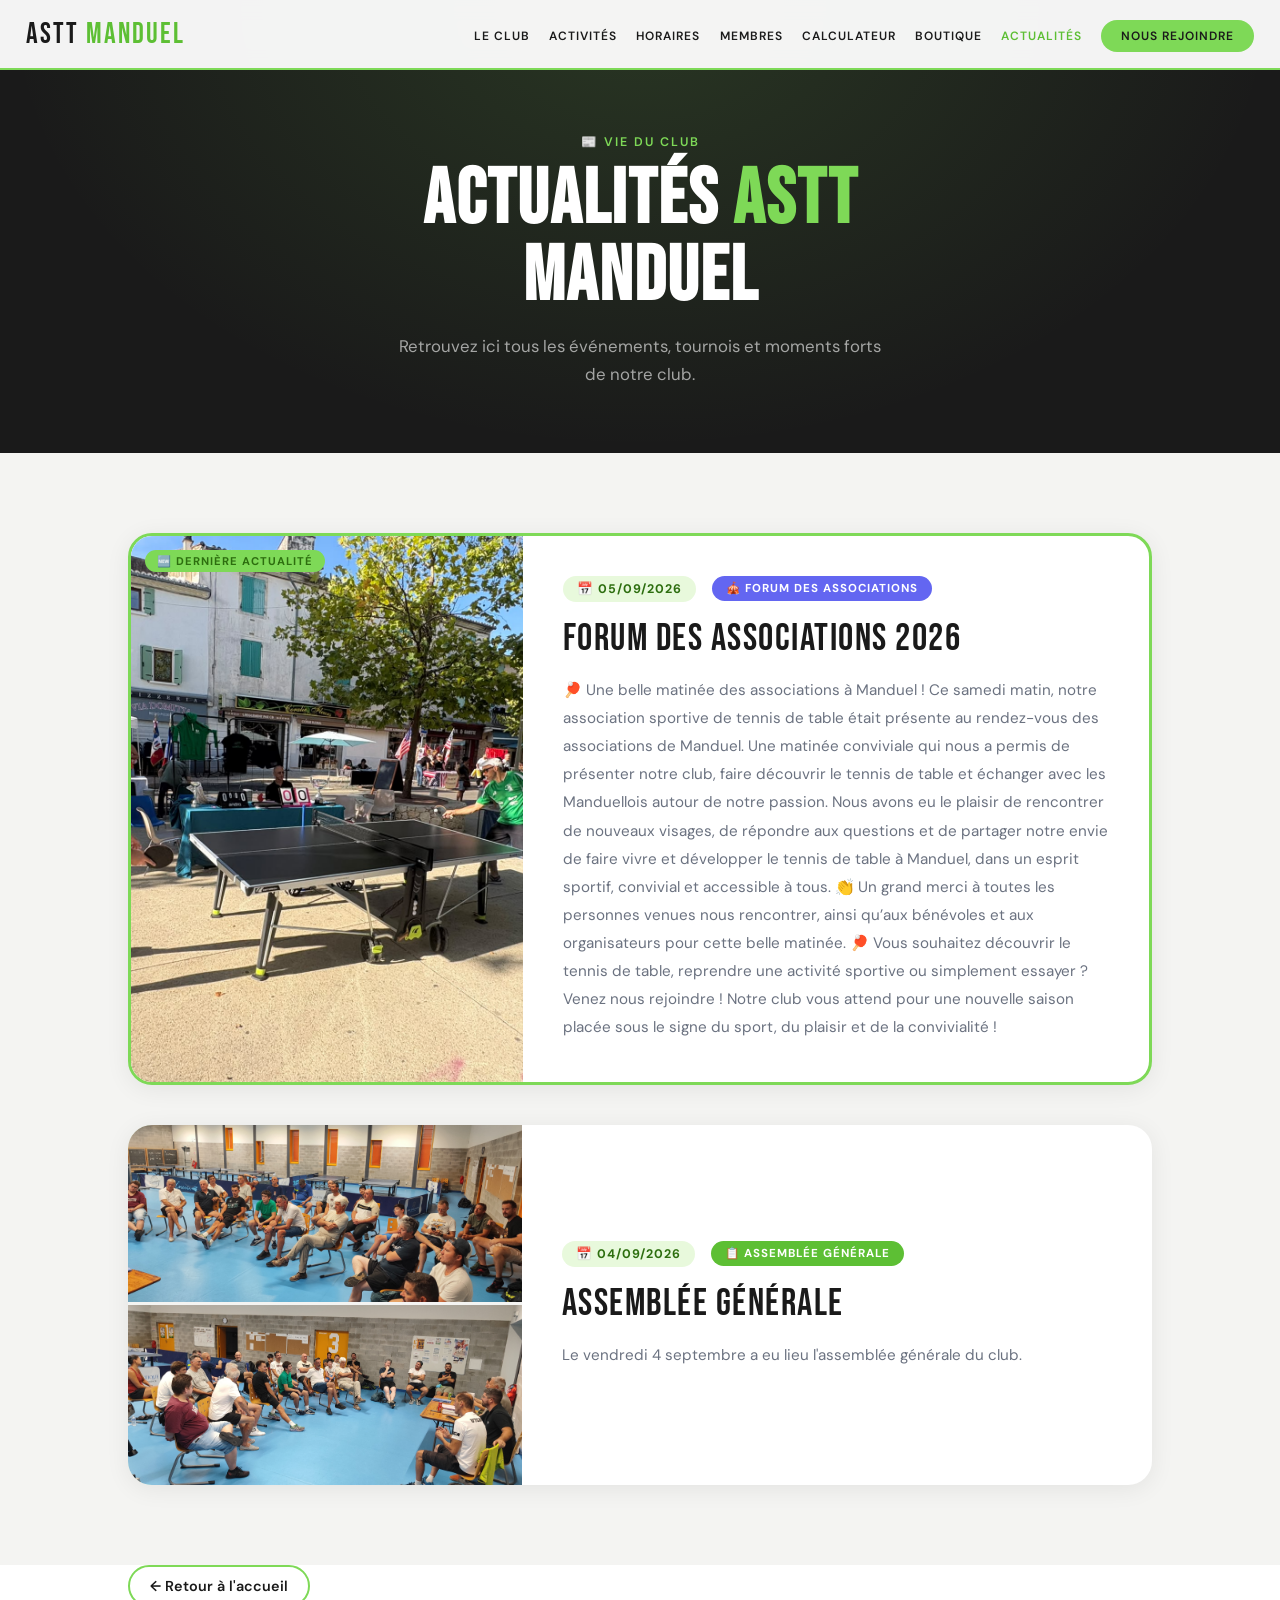
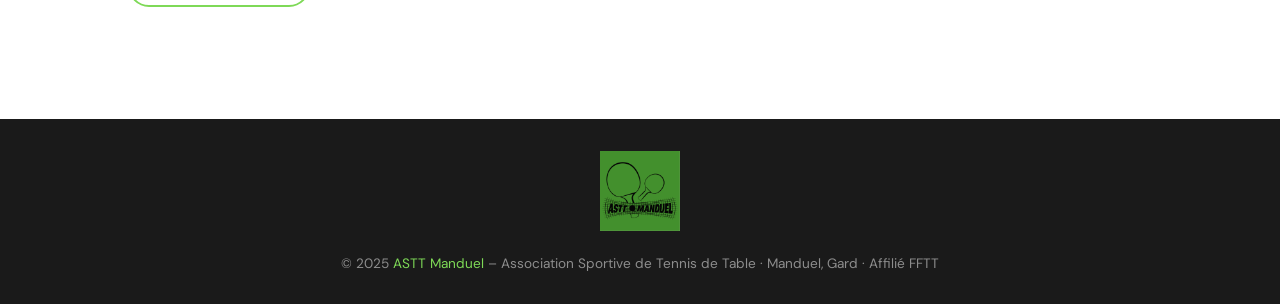
==== activites.html @ ef391e9f "activités et autre" ====
<!DOCTYPE html>
<html lang="fr">
<head>
  <meta charset="UTF-8" />
  <meta name="viewport" content="width=device-width, initial-scale=1.0" />
  <title>Activités – ASTT Manduel</title>
  <link href="https://fonts.googleapis.com/css2?family=Bebas+Neue&family=DM+Sans:ital,wght@0,300;0,400;0,600;1,300&display=swap" rel="stylesheet" />
  <link rel="stylesheet" href="css/style.css" />
  <style>

    /* ── HERO ── */
    .actu-hero {
      padding-top: 70px;
      background: var(--text);
      text-align: center;
      padding-bottom: 4rem;
      position: relative;
      overflow: hidden;
    }

    .actu-hero::before {
      content: '';
      position: absolute;
      inset: 0;
      background: radial-gradient(ellipse at 50% 0%, rgba(126,217,87,.15) 0%, transparent 70%);
    }

    .actu-hero-inner {
      position: relative;
      z-index: 1;
      padding-top: 4rem;
    }

    .actu-hero .section-tag { color: var(--green-light); justify-content: center; display: flex; }

    .actu-hero h1 {
      font-family: 'Bebas Neue', sans-serif;
      font-size: clamp(3rem, 6vw, 5.5rem);
      letter-spacing: 2px;
      line-height: 1;
      margin-bottom: 1rem;
      color: white;
      animation: fadeUp .6s ease both;
    }
    .actu-hero h1 span { color: var(--green-light); }

    .actu-hero p {
      color: rgba(255,255,255,.6);
      font-size: 1.05rem;
      max-width: 500px;
      margin: 0 auto;
      line-height: 1.7;
      animation: fadeUp .6s .1s ease both;
    }

    /* ── CONTAINER ── */
    .actu-container {
      padding: 5rem 10%;
      background: var(--gray);
      display: flex;
      flex-direction: column;
      gap: 2.5rem;
    }

    /* ── FICHE ACTIVITÉ ── */
    .actu-card {
      background: var(--white);
      border-radius: 24px;
      overflow: hidden;
      box-shadow: 0 4px 24px rgba(0,0,0,.07);
      display: grid;
      grid-template-columns: 1fr 1.6fr;
      transition: transform .25s, box-shadow .25s;
    }
    .actu-card:hover {
      transform: translateY(-4px);
      box-shadow: 0 12px 40px rgba(0,0,0,.11);
    }

    /* Photos à gauche */
    .actu-photos {
      display: grid;
      grid-template-rows: 1fr 1fr;
      min-height: 320px;
      background: var(--green-pale);
    }

    .actu-photos.single {
      grid-template-rows: 1fr;
    }

    .actu-photo {
      overflow: hidden;
      position: relative;
    }

    .actu-photo img {
      width: 100%;
      height: 100%;
      object-fit: cover;
      display: block;
      transition: transform .4s ease;
    }
    .actu-card:hover .actu-photo img { transform: scale(1.03); }

    .actu-photo-placeholder {
      width: 100%;
      height: 100%;
      display: flex;
      align-items: center;
      justify-content: center;
      font-size: 4rem;
      opacity: .2;
      background: var(--green-pale);
    }

    /* Séparateur entre 2 photos */
    .actu-photos:not(.single) .actu-photo:first-child {
      border-bottom: 3px solid var(--gray);
    }

    /* Infos à droite */
    .actu-info {
      padding: 2.5rem;
      display: flex;
      flex-direction: column;
      justify-content: center;
    }

    .actu-meta {
      display: flex;
      align-items: center;
      gap: 1rem;
      margin-bottom: 1rem;
      flex-wrap: wrap;
    }

    .actu-date {
      display: inline-flex;
      align-items: center;
      gap: .4rem;
      background: var(--green-pale);
      color: var(--green-dark);
      font-size: .78rem;
      font-weight: 700;
      letter-spacing: 1px;
      text-transform: uppercase;
      padding: 5px 14px;
      border-radius: 50px;
    }

    .actu-badge {
      display: inline-flex;
      align-items: center;
      background: var(--text);
      color: white;
      font-size: .72rem;
      font-weight: 700;
      letter-spacing: 1px;
      text-transform: uppercase;
      padding: 5px 14px;
      border-radius: 50px;
    }

    .actu-badge.tournoi { background: #f59e0b; color: white; }
    .actu-badge.assemblee { background: var(--green-mid); color: white; }
    .actu-badge.forum { background: #6366f1; color: white; }
    .actu-badge.autre { background: var(--muted); color: white; }

    .actu-nom {
      font-family: 'Bebas Neue', sans-serif;
      font-size: clamp(1.8rem, 3vw, 2.5rem);
      letter-spacing: 1.5px;
      line-height: 1.1;
      color: var(--text);
      margin-bottom: 1rem;
    }

    .actu-texte {
      color: var(--muted);
      font-size: .95rem;
      line-height: 1.85;
    }

    /* Badge "La plus récente" */
    .actu-card.recente {
      border: 3px solid var(--green-light);
    }

    .recente-badge {
      position: absolute;
      top: 14px; left: 14px;
      background: var(--green-light);
      color: var(--green-dark);
      font-size: .7rem;
      font-weight: 700;
      letter-spacing: 1px;
      text-transform: uppercase;
      padding: 4px 12px;
      border-radius: 50px;
      z-index: 2;
    }

    /* ── BOUTON RETOUR ── */
    .back-btn {
      display: inline-flex;
      align-items: center;
      gap: .5rem;
      text-decoration: none;
      color: var(--text);
      font-weight: 600;
      font-size: .9rem;
      padding: 10px 20px;
      border: 2px solid var(--green-light);
      border-radius: 50px;
      transition: background .2s, transform .15s;
      margin: 0 10% 3rem;
      width: fit-content;
    }
    .back-btn:hover { background: var(--green-pale); transform: translateX(-4px); }

    /* ── RESPONSIVE ── */
    @media (max-width: 900px) {
      .actu-card {
        grid-template-columns: 1fr;
      }
      .actu-photos {
        min-height: 220px;
        grid-template-rows: 1fr;
      }
      .actu-photos:not(.single) {
        grid-template-columns: 1fr 1fr;
        grid-template-rows: 1fr;
      }
      .actu-photos:not(.single) .actu-photo:first-child {
        border-bottom: none;
        border-right: 3px solid var(--gray);
      }
    }

  </style>
</head>
<body>

<!-- NAV -->
<nav>
  <div class="logo"><a href="index.html" style="text-decoration:none;color:inherit;">ASTT <span>Manduel</span></a></div>
  <button class="hamburger" onclick="toggleMenu()" id="hamburger">☰</button>
  <ul id="nav-menu">
    <li><a href="index.html#about">Le club</a></li>
    <li><a href="index.html#activites">Activités</a></li>
    <li><a href="index.html#horaires">Horaires</a></li>
    <li><a href="membres.html">Membres</a></li>
    <li><a href="calculateur.html">Calculateur</a></li>
    <li><a href="boutique.html">Boutique</a></li>
    <li><a href="activites.html" style="color:var(--green-mid);">Actualités</a></li>
    <li><a href="index.html#contact" class="nav-cta">Nous rejoindre</a></li>
  </ul>
</nav>

<!-- HERO -->
<div class="actu-hero">
  <div class="actu-hero-inner">
    <div class="section-tag">📰 Vie du club</div>
    <h1>Actualités <span>ASTT</span><br>Manduel</h1>
    <p>Retrouvez ici tous les événements, tournois et moments forts de notre club.</p>
  </div>
</div>

<div class="actu-container">

  <!-- ════════════════════════════════
       FICHE 1 — LA PLUS RÉCENTE : FORUM DES ASSOCIATIONS
       ════════════════════════════════ -->
  <div class="actu-card recente" style="position:relative;">
    <div class="recente-badge">🆕 Dernière actualité</div>

    <div class="actu-photos single">
  <div class="actu-photo">
    <img src="img/activites/Forum 1.jpg" alt="Forum des associations 2026" />
  </div>
</div>

    <div class="actu-info">
      <div class="actu-meta">
        <div class="actu-date">📅 05/09/2026</div>
        <div class="actu-badge forum">🎪 Forum des associations</div>
      </div>
      <div class="actu-nom">Forum des Associations 2026</div>
      <p class="actu-texte">
        🏓 Une belle matinée des associations à Manduel !

Ce samedi matin, notre association sportive de tennis de table était présente au rendez-vous des associations de Manduel.

Une matinée conviviale qui nous a permis de présenter notre club, faire découvrir le tennis de table et échanger avec les Manduellois autour de notre passion.

Nous avons eu le plaisir de rencontrer de nouveaux visages, de répondre aux questions et de partager notre envie de faire vivre et développer le tennis de table à Manduel, dans un esprit sportif, convivial et accessible à tous.

👏 Un grand merci à toutes les personnes venues nous rencontrer, ainsi qu’aux bénévoles et aux organisateurs pour cette belle matinée.

🏓 Vous souhaitez découvrir le tennis de table, reprendre une activité sportive ou simplement essayer ? Venez nous rejoindre !

Notre club vous attend pour une nouvelle saison placée sous le signe du sport, du plaisir et de la convivialité !
      </p>
    </div>
  </div>

  <!-- ════════════════════════════════
       FICHE 2 — ASSEMBLÉE GÉNÉRALE
       ════════════════════════════════ -->
  <div class="actu-card">

    <div class="actu-photos">
      <div class="actu-photo">
        <img src="img/activites/AG 1.jpg" alt="Assemblée Générale" />
      </div>
      <div class="actu-photo">
        <img src="img/activites/AG 2.jpg" alt="Assemblée Générale" />
      </div>
    </div>

    <div class="actu-info">
      <div class="actu-meta">
        <div class="actu-date">📅 04/09/2026</div>
        <div class="actu-badge assemblee">📋 Assemblée générale</div>
      </div>
      <div class="actu-nom">Assemblée Générale</div>
      <p class="actu-texte">
        Le vendredi 4 septembre a eu lieu l'assemblée générale du club.
      </p>
    </div>
  </div>

</div>

  <!-- ════════════════════════════════
       MODÈLE À COPIER pour ajouter une fiche
       ════════════════════════════════ -->
  <!--
  <div class="actu-card">
    <div class="actu-photos single">   ← "single" si 1 photo, supprimer "single" si 2 photos
      <div class="actu-photo">
        <img src="img/activites/NOMDUFICHIER.jpg" alt="Description" />
      </div>
    </div>
    <div class="actu-info">
      <div class="actu-meta">
        <div class="actu-date">📅 JJ mois AAAA</div>
        <div class="actu-badge tournoi">🏆 Tournoi</div>         ← tournoi / assemblee / forum / autre
      </div>
      <div class="actu-nom">Nom de l'événement</div>
      <p class="actu-texte">Description de l'événement...</p>
    </div>
  </div>
  -->

</div>

<!-- BOUTON RETOUR -->
<a href="index.html" class="back-btn">← Retour à l'accueil</a>

<!-- FOOTER -->
<footer style="margin-top:4rem;">
  <img src="img/Logo.png" alt="Logo ASTT Manduel" style="width:80px; margin-bottom:1rem; opacity:.8;" />
  <p>© 2025 <span>ASTT Manduel</span> – Association Sportive de Tennis de Table · Manduel, Gard · Affilié FFTT</p>
</footer>

<script>
  function toggleMenu() {
    const menu = document.getElementById('nav-menu');
    const hamburger = document.getElementById('hamburger');
    menu.classList.toggle('open');
    hamburger.textContent = menu.classList.contains('open') ? '✕' : '☰';
  }
</script>

</body>
</html>
---- css/style.css ----
/* ══════════════════════════════════════════
   ASTT MANDUEL – Feuille de style
   ══════════════════════════════════════════ */

/* ── VARIABLES ── */
:root {
  --white: #ffffff;
  --green-light: #7ed957;
  --green-mid: #5dbf34;
  --green-pale: #e8f9dc;
  --green-dark: #2d6e0f;
  --gray: #f4f4f2;
  --text: #1a1a1a;
  --muted: #6b7280;
}

/* ── RESET ── */
*, *::before, *::after {
  box-sizing: border-box;
  margin: 0;
  padding: 0;
}

html { scroll-behavior: smooth; }

body {
  font-family: 'DM Sans', sans-serif;
  background: var(--white);
  color: var(--text);
  overflow-x: hidden;
}

/* ══════════════════════════════════════════
   NAV
   ══════════════════════════════════════════ */
nav {
  position: fixed;
  top: 0; left: 0; right: 0;
  z-index: 100;
  display: flex;
  align-items: center;
  justify-content: space-between;
  padding: 0 2%;
  height: 70px;
  background: rgba(255,255,255,0.95);
  backdrop-filter: blur(10px);
  border-bottom: 2px solid var(--green-light);
}

.logo {
  font-family: 'Bebas Neue', sans-serif;
  font-size: 1.8rem;
  letter-spacing: 2px;
  color: var(--text);
}
.logo span { color: var(--green-mid); }

nav ul {
  display: flex;
  gap: 1.2rem;
  list-style: none;
}

nav ul a {
  text-decoration: none;
  font-size: 0.75rem;
  font-weight: 600;
  letter-spacing: 1px;
  text-transform: uppercase;
  color: var(--text);
  position: relative;
  padding-bottom: 3px;
  transition: color .2s;
}

nav ul a::after {
  content: '';
  position: absolute;
  left: 0; bottom: 0;
  width: 0; height: 2px;
  background: var(--green-light);
  transition: width .3s ease;
}

nav ul a:hover { color: var(--green-mid); }
nav ul a:hover::after { width: 100%; }

.nav-cta {
  background: var(--green-light);
  color: var(--text) !important;
  padding: 8px 20px;
  border-radius: 50px;
  font-weight: 600 !important;
  transition: background .2s, transform .15s !important;
}
.nav-cta:hover { background: var(--green-mid) !important; transform: translateY(-2px); }
.nav-cta::after { display: none !important; }

/* ── HAMBURGER ── */
.hamburger {
  display: none;
  background: none;
  border: none;
  font-size: 1.8rem;
  cursor: pointer;
  color: var(--text);
  padding: 0 8px;
}

/* ══════════════════════════════════════════
   PANNEAUX DÉROULANTS
   ══════════════════════════════════════════ */
.panel {
  position: fixed;
  top: 70px; left: 0; right: 0;
  background: white;
  border-bottom: 3px solid var(--green-light);
  box-shadow: 0 10px 40px rgba(0,0,0,.12);
  z-index: 99;
  max-height: 0;
  overflow: hidden;
  overflow-x: hidden;
  transition: max-height .6s ease;
  padding: 0 10%;
}

.panel-inner {
  padding: 3rem 0;
}

.panel-close-btn {
  display: block;
  margin: 0 auto 1.5rem;
  background: none;
  border: 2px solid var(--green-light);
  padding: 8px 24px;
  border-radius: 50px;
  font-family: 'DM Sans', sans-serif;
  font-weight: 600;
  cursor: pointer;
  color: var(--text);
  transition: background .2s;
}
.panel-close-btn:hover { background: var(--green-pale); }

/* ══════════════════════════════════════════
   HERO
   ══════════════════════════════════════════ */
#hero {
  min-height: 100vh;
  display: grid;
  grid-template-columns: 1fr;
  padding-top: 70px;
  overflow: hidden;
  position: relative;
}

.hero-left {
  display: flex;
  flex-direction: column;
  justify-content: center;
  align-items: center;
  text-align: center;
  padding: 8% 20%;
}

.hero-tag {
  display: inline-block;
  background: var(--green-pale);
  color: var(--green-dark);
  font-size: 0.78rem;
  font-weight: 600;
  letter-spacing: 2px;
  text-transform: uppercase;
  padding: 6px 16px;
  border-radius: 50px;
  margin-bottom: 1.5rem;
  width: fit-content;
  animation: fadeUp .6s ease both;
}

h1 {
  font-family: 'Bebas Neue', sans-serif;
  font-size: clamp(3.5rem, 6vw, 6rem);
  line-height: 1;
  letter-spacing: 2px;
  animation: fadeUp .7s .1s ease both;
}
h1 .accent { color: var(--green-mid); }

.hero-sub {
  margin-top: 1.5rem;
  font-size: 1.05rem;
  color: var(--muted);
  line-height: 1.7;
  max-width: 700px;
  animation: fadeUp .7s .2s ease both;
}

.hero-actions {
  display: flex;
  gap: 1rem;
  margin-top: 2.5rem;
  animation: fadeUp .7s .3s ease both;
}

.btn-primary {
  background: var(--green-light);
  color: var(--text);
  padding: 14px 32px;
  border-radius: 50px;
  font-weight: 600;
  font-size: 0.95rem;
  text-decoration: none;
  transition: background .2s, transform .15s, box-shadow .2s;
  box-shadow: 0 4px 20px rgba(126,217,87,.35);
}
.btn-primary:hover {
  background: var(--green-mid);
  transform: translateY(-3px);
  box-shadow: 0 8px 28px rgba(126,217,87,.45);
}

.btn-outline {
  border: 2px solid var(--green-light);
  color: var(--text);
  padding: 12px 28px;
  border-radius: 50px;
  font-weight: 600;
  font-size: 0.95rem;
  text-decoration: none;
  transition: background .2s, transform .15s;
}
.btn-outline:hover { background: var(--green-pale); transform: translateY(-3px); }

.hero-stats {
  display: flex;
  gap: 2.5rem;
  margin-top: 3rem;
  animation: fadeUp .7s .4s ease both;
}
.stat-num {
  font-family: 'Bebas Neue', sans-serif;
  font-size: 2.4rem;
  color: var(--green-mid);
  line-height: 1;
}
.stat-label {
  font-size: 0.78rem;
  color: var(--muted);
  text-transform: uppercase;
  letter-spacing: 1px;
  font-weight: 600;
}

/* ══════════════════════════════════════════
   SECTIONS COMMUNES
   ══════════════════════════════════════════ */
section { padding: 6rem 10%; }

.section-tag {
  font-size: 0.78rem;
  font-weight: 600;
  letter-spacing: 2px;
  text-transform: uppercase;
  color: var(--green-mid);
  margin-bottom: .75rem;
}

h2 {
  font-family: 'Bebas Neue', sans-serif;
  font-size: clamp(2.2rem, 4vw, 3.5rem);
  letter-spacing: 1.5px;
  line-height: 1.1;
  margin-bottom: 1.5rem;
}

ul {
  list-style: none;
  padding-left: 0;
}

.section-intro {
  color: var(--muted);
  font-size: 1rem;
  line-height: 1.8;
  max-width: 550px;
}

/* ══════════════════════════════════════════
   ABOUT
   ══════════════════════════════════════════ */
#about {
  background: var(--gray);
  display: grid;
  grid-template-columns: 1fr 1fr;
  gap: 5rem;
  align-items: center;
}

.about-img {
  border-radius: 20px;
  overflow: hidden;
  position: relative;
  aspect-ratio: 4/3;
  background: linear-gradient(135deg, var(--green-pale) 0%, var(--white) 100%);
  display: flex;
  align-items: center;
  justify-content: center;
  box-shadow: 0 20px 60px rgba(0,0,0,.08);
}

.about-icon {
  font-size: 8rem;
  opacity: .2;
}

.about-badge {
  position: absolute;
  bottom: 20px; right: 20px;
  background: var(--green-mid);
  color: white;
  padding: 10px 20px;
  border-radius: 50px;
  font-weight: 600;
  font-size: 0.85rem;
}

.about-text p {
  color: var(--muted);
  line-height: 1.85;
  margin-bottom: 1rem;
}

.values-grid {
  display: grid;
  grid-template-columns: 1fr 1fr;
  gap: 1rem;
  margin-top: 1.5rem;
}

.value-item {
  background: var(--white);
  padding: 1rem 1.2rem;
  border-radius: 12px;
  border-left: 4px solid var(--green-light);
}
.value-item strong { display: block; font-size: .9rem; margin-bottom: .2rem; }
.value-item span { font-size: .8rem; color: var(--muted); }

/* ══════════════════════════════════════════
   ACTIVITÉS
   ══════════════════════════════════════════ */
#activites { background: var(--white); }

.act-header {
  display: flex;
  justify-content: space-between;
  align-items: flex-end;
  margin-bottom: 3rem;
}

.cards-grid {
  display: grid;
  grid-template-columns: repeat(3, 1fr);
  gap: 1.5rem;
}

.card {
  border-radius: 20px;
  padding: 2rem;
  transition: transform .25s, box-shadow .25s;
  position: relative;
  overflow: hidden;
}
.card:hover { transform: translateY(-6px); box-shadow: 0 20px 40px rgba(0,0,0,.1); }

.card-1 { background: var(--green-pale); }
.card-2 { background: var(--green-light); }
.card-3 { background: var(--green-pale); }

.card-icon { font-size: 2.5rem; margin-bottom: 1rem; }

.card h3 {
  font-family: 'Bebas Neue', sans-serif;
  font-size: 1.6rem;
  letter-spacing: 1px;
  margin-bottom: .75rem;
}
.card p { font-size: .9rem; color: var(--text); line-height: 1.7; opacity: .8; }

.card-deco {
  position: absolute;
  bottom: -20px; right: -20px;
  font-size: 5rem;
  opacity: .07;
}

/* ══════════════════════════════════════════
   HORAIRES
   ══════════════════════════════════════════ */
#horaires {
  background: var(--text);
  color: white;
}
#horaires .section-tag { color: var(--green-light); }
#horaires h2 { color: white; }
#horaires .section-intro { color: rgba(255,255,255,.6); }

.horaires-grid {
  display: grid;
  grid-template-columns: repeat(auto-fit, minmax(200px, 1fr));
  gap: 1rem;
  margin-top: 3rem;
}

.horaire-card {
  background: rgba(255,255,255,.05);
  border: 1px solid rgba(126,217,87,.2);
  border-radius: 16px;
  padding: 1.5rem;
  transition: background .2s, border-color .2s;
}
.horaire-card:hover {
  background: rgba(126,217,87,.1);
  border-color: var(--green-light);
}

.horaire-jour {
  font-family: 'Bebas Neue', sans-serif;
  font-size: 1.4rem;
  letter-spacing: 1px;
  color: var(--green-light);
  margin-bottom: .5rem;
}
.horaire-detail { font-size: .85rem; color: rgba(255,255,255,.7); line-height: 1.7; }
.horaire-detail strong { color: white; }

/* ══════════════════════════════════════════
   CONTACT
   ══════════════════════════════════════════ */
#contact {
  background: var(--gray);
  display: grid;
  grid-template-columns: 1fr 1.3fr;
  gap: 5rem;
  align-items: center;
}

.contact-info h2 { margin-bottom: 1rem; }
.contact-info p { color: var(--muted); line-height: 1.8; margin-bottom: 2rem; }

.contact-details { display: flex; flex-direction: column; gap: .9rem; }

.contact-detail {
  display: flex;
  align-items: center;
  gap: 1rem;
  font-size: .95rem;
}

.contact-detail-icon {
  width: 42px; height: 42px;
  border-radius: 50%;
  background: var(--green-light);
  display: flex;
  align-items: center;
  justify-content: center;
  font-size: 1.1rem;
  flex-shrink: 0;
}

.contact-form {
  background: var(--white);
  border-radius: 24px;
  padding: 2.5rem;
  box-shadow: 0 10px 40px rgba(0,0,0,.07);
}

.contact-form h3 {
  font-family: 'Bebas Neue', sans-serif;
  font-size: 1.8rem;
  letter-spacing: 1px;
  margin-bottom: 1.5rem;
}

.form-group { margin-bottom: 1.2rem; }

.form-group label {
  display: block;
  font-size: .8rem;
  font-weight: 600;
  letter-spacing: 1px;
  text-transform: uppercase;
  color: var(--muted);
  margin-bottom: .4rem;
}

.form-group input,
.form-group textarea {
  width: 100%;
  padding: 12px 16px;
  border: 2px solid #e5e7eb;
  border-radius: 10px;
  font-family: 'DM Sans', sans-serif;
  font-size: .95rem;
  color: var(--text);
  background: var(--white);
  transition: border-color .2s;
  outline: none;
  resize: vertical;
}

.form-group input:focus,
.form-group textarea:focus { border-color: var(--green-light); }

.form-row { display: grid; grid-template-columns: 1fr 1fr; gap: 1rem; }

.btn-submit {
  width: 100%;
  background: var(--green-light);
  border: none;
  padding: 14px;
  border-radius: 50px;
  font-family: 'DM Sans', sans-serif;
  font-size: 1rem;
  font-weight: 600;
  cursor: pointer;
  transition: background .2s, transform .15s;
  box-shadow: 0 4px 20px rgba(126,217,87,.3);
}
.btn-submit:hover { background: var(--green-mid); transform: translateY(-2px); }

/* ══════════════════════════════════════════
   INSCRIPTION
   ══════════════════════════════════════════ */
#inscription {
  background: var(--white);
  padding: 4rem 10%;
}

.inscription-box {
  max-width: 750px;
  margin: 0 auto;
  background: var(--green-pale);
  border-radius: 24px;
  padding: 2.5rem;
  border-left: 6px solid var(--green-mid);
}

.inscription-box ul {
  color: var(--muted);
  line-height: 2;
  padding-left: 1.2rem;
  margin-bottom: 1.5rem;
}

.inscription-cta {
  background: var(--green-mid);
  border-radius: 14px;
  padding: 1.2rem 1.5rem;
  color: white;
  text-align: center;
}
.inscription-cta a {
  color: white;
  text-decoration: underline;
}

/* ══════════════════════════════════════════
   FOOTER
   ══════════════════════════════════════════ */
footer {
  background: var(--text);
  color: rgba(255,255,255,.5);
  text-align: center;
  padding: 2rem 10%;
  font-size: .85rem;
  display: flex;
  flex-direction: column;
  align-items: center;
  gap: .5rem;
}
footer span { color: var(--green-light); }

/* ══════════════════════════════════════════
   ANIMATIONS
   ══════════════════════════════════════════ */
@keyframes fadeUp {
  from { opacity: 0; transform: translateY(24px); }
  to   { opacity: 1; transform: translateY(0); }
}
@keyframes fadeIn {
  from { opacity: 0; } to { opacity: 1; }
}
@keyframes float {
  0%, 100% { transform: translateY(0); }
  50%       { transform: translateY(-18px); }
}
@keyframes swing {
  0%, 100% { transform: rotate(-8deg); }
  50%       { transform: rotate(8deg); }
}

/* ══════════════════════════════════════════
   RESPONSIVE
   ══════════════════════════════════════════ */
@media (max-width: 900px) {
  #hero { grid-template-columns: 1fr; min-height: auto; }
  .hero-left { padding: 8% 8%; }
  #about { grid-template-columns: 1fr; }
  #contact { grid-template-columns: 1fr; gap: 2rem; }
  .cards-grid { grid-template-columns: 1fr; }
  .act-header { flex-direction: column; align-items: flex-start; gap: 1rem; }

  /* HAMBURGER */
  .hamburger { display: block; }

  nav ul {
    display: none;
    flex-direction: column;
    position: fixed;
    top: 70px; left: 0; right: 0;
    background: white;
    padding: 2rem 5%;
    gap: 1.5rem;
    border-bottom: 2px solid var(--green-light);
    box-shadow: 0 10px 30px rgba(0,0,0,.1);
    z-index: 98;
  }

  nav ul.open { display: flex; }

  nav ul a {
    font-size: 1rem;
    padding: 8px 0;
  }

  .nav-cta {
    display: inline-block;
    width: fit-content;
    margin-top: .5rem;
  }
}
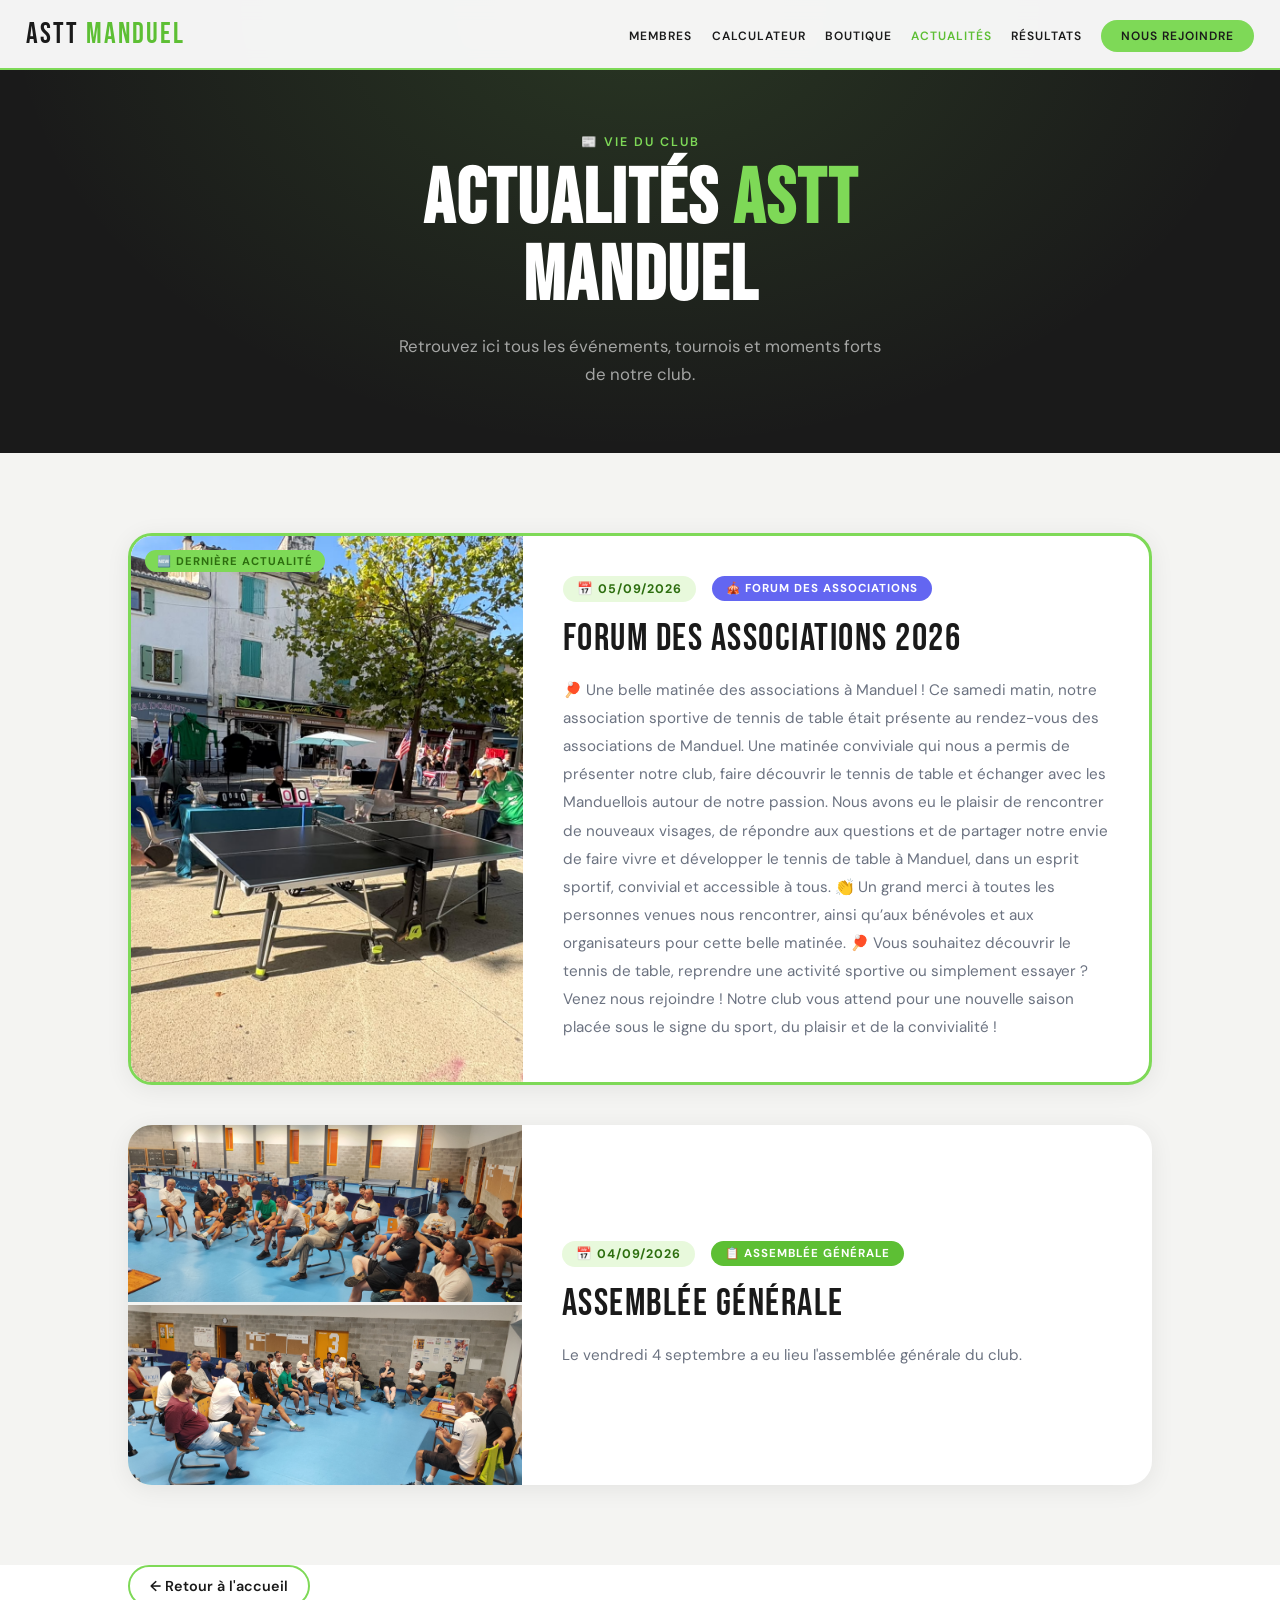
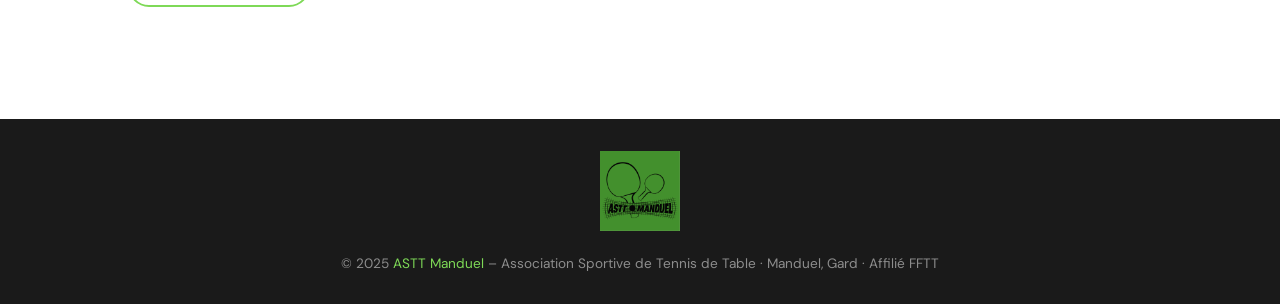
==== commit a88e040a: "resultats stp" ====
--- a/activites.html
+++ b/activites.html
@@ -247,13 +247,11 @@
   <div class="logo"><a href="index.html" style="text-decoration:none;color:inherit;">ASTT <span>Manduel</span></a></div>
   <button class="hamburger" onclick="toggleMenu()" id="hamburger">☰</button>
   <ul id="nav-menu">
-    <li><a href="index.html#about">Le club</a></li>
-    <li><a href="index.html#activites">Activités</a></li>
-    <li><a href="index.html#horaires">Horaires</a></li>
     <li><a href="membres.html">Membres</a></li>
     <li><a href="calculateur.html">Calculateur</a></li>
     <li><a href="boutique.html">Boutique</a></li>
     <li><a href="activites.html" style="color:var(--green-mid);">Actualités</a></li>
+    <li><a href="resultats.html">Résultats</a></li>
     <li><a href="index.html#contact" class="nav-cta">Nous rejoindre</a></li>
   </ul>
 </nav>
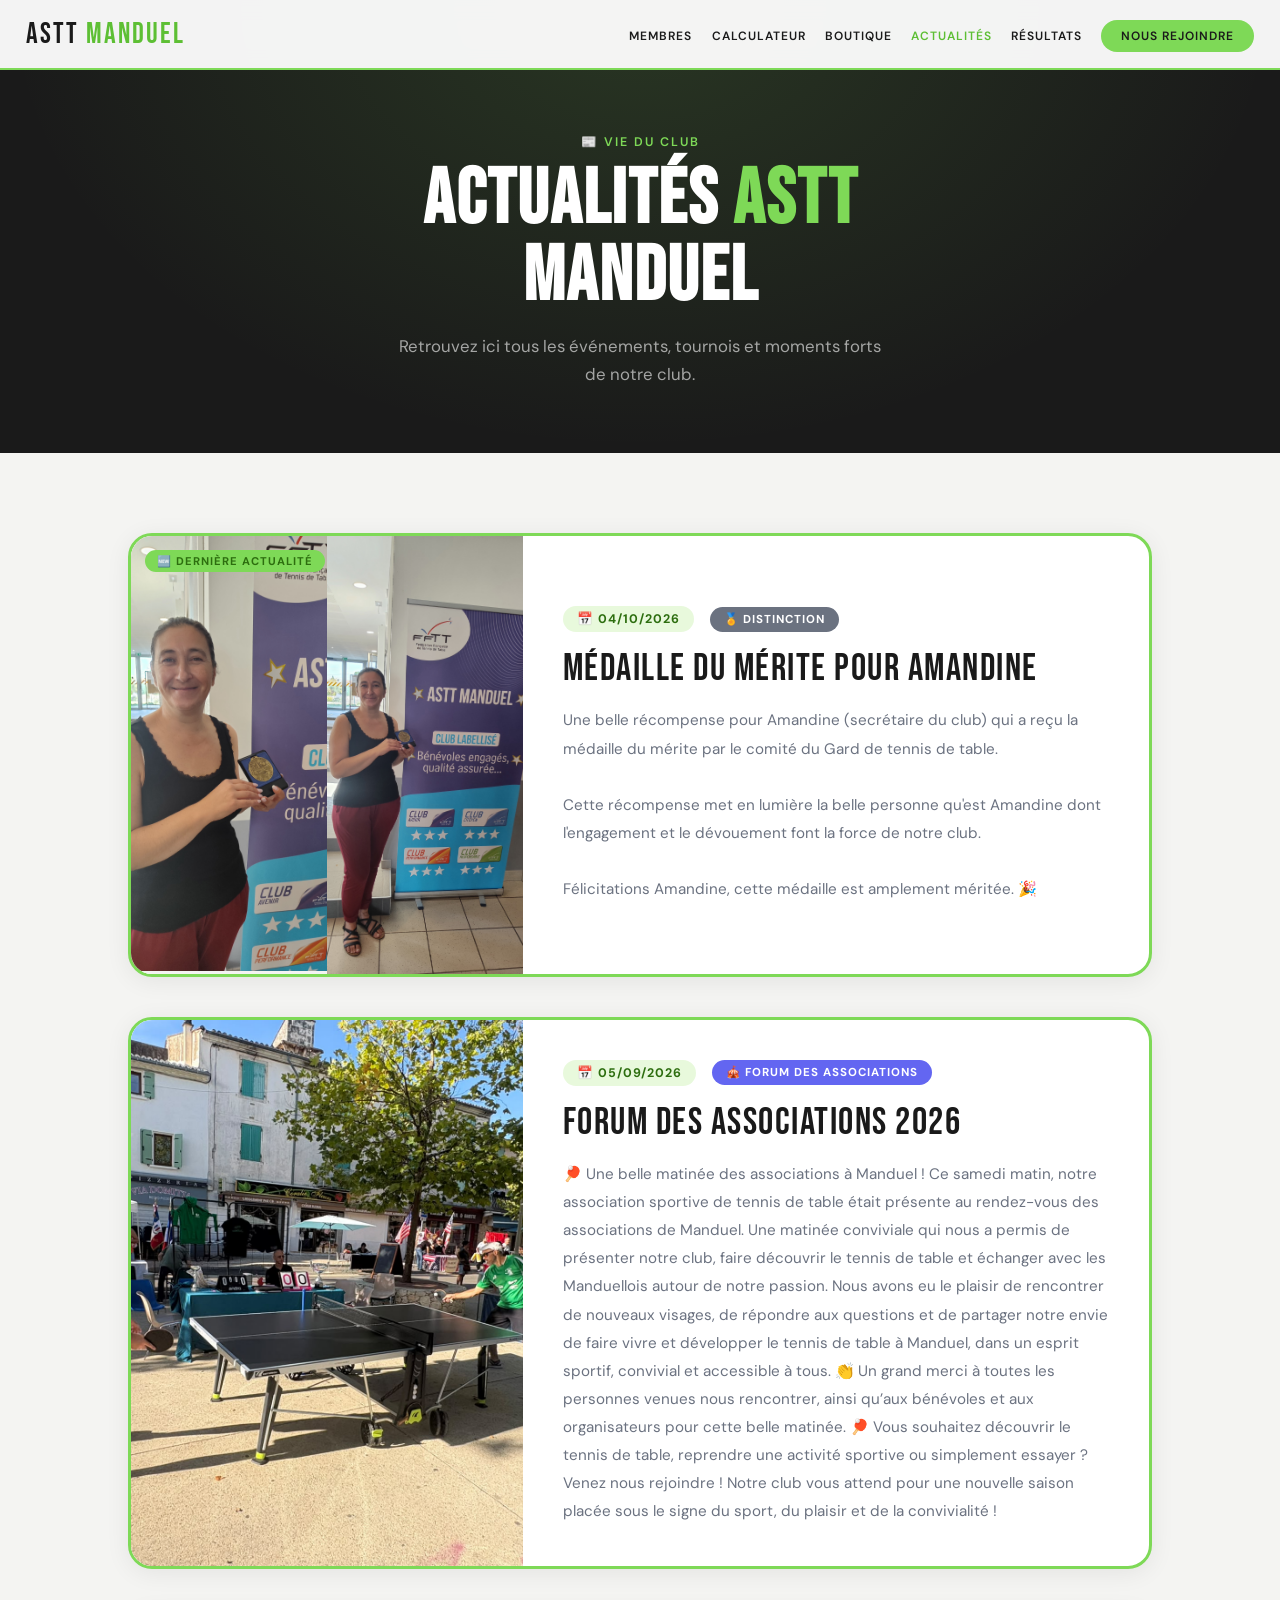
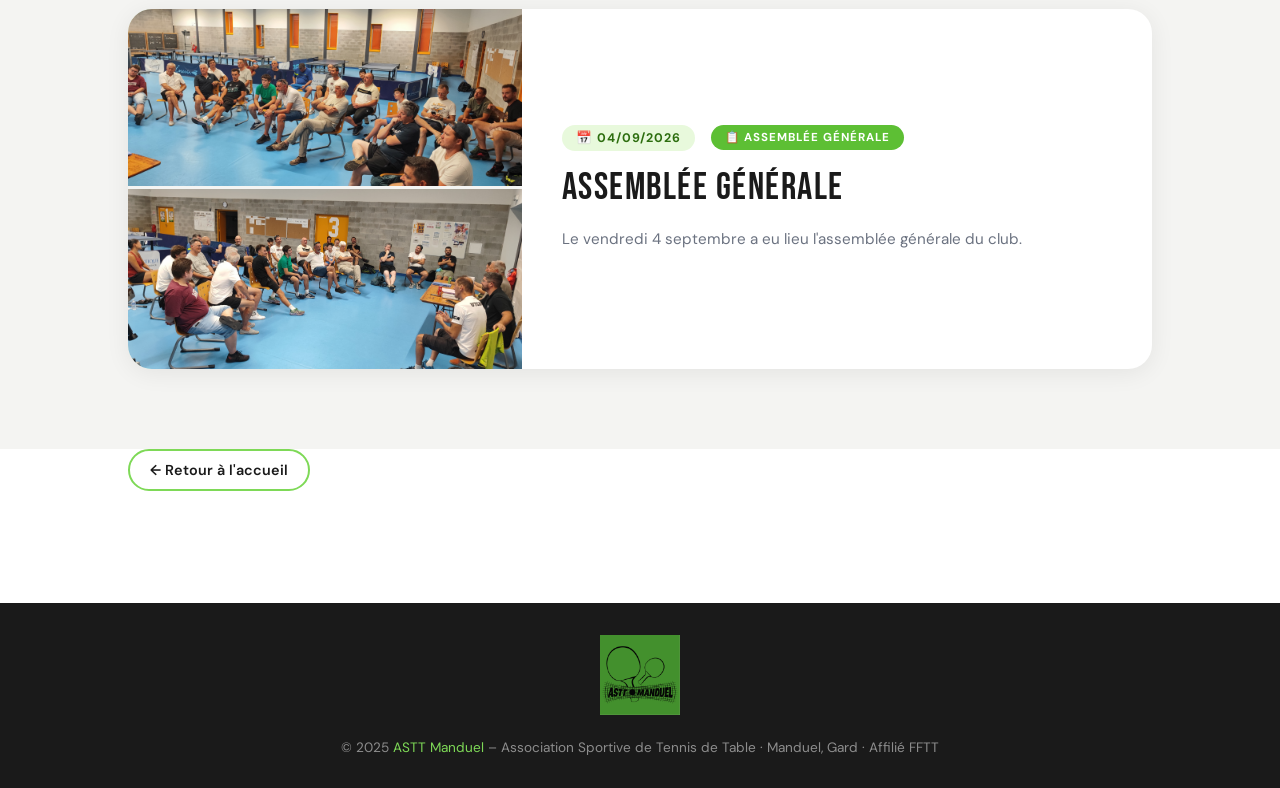
==== commit 8be2f1ec: "resultats stp" ====
--- a/activites.html
+++ b/activites.html
@@ -83,6 +83,11 @@
       grid-template-rows: 1fr 1fr;
       min-height: 320px;
       background: var(--green-pale);
+    }
+
+    .actu-photos.cote-a-cote {
+      grid-template-rows: 1fr;
+      grid-template-columns: 1fr 1fr;
     }
 
     .actu-photos.single {
@@ -267,11 +272,36 @@
 
 <div class="actu-container">
 
+  <div class="actu-card recente" style="position:relative;">
+  <div class="recente-badge">🆕 Dernière actualité</div>
+
+  <div class="actu-photos cote-a-cote">
+  <div class="actu-photo">
+    <img src="img/activites/medaille-amandine-1.jpg" alt="Médaille du mérite Amandine" />
+  </div>
+  <div class="actu-photo">
+    <img src="img/activites/medaille-amandine-2.jpg" alt="Médaille du mérite Amandine" />
+  </div>
+</div>
+
+  <div class="actu-info">
+    <div class="actu-meta">
+      <div class="actu-date">📅 04/10/2026</div>
+      <div class="actu-badge autre">🏅 Distinction</div>
+    </div>
+    <div class="actu-nom">Médaille du mérite pour Amandine</div>
+    <p class="actu-texte">
+      Une belle récompense pour Amandine (secrétaire du club) qui a reçu la médaille du mérite par le comité du Gard de tennis de table.<br><br>
+      Cette récompense met en lumière la belle personne qu'est Amandine dont l'engagement et le dévouement font la force de notre club.<br><br>
+      Félicitations Amandine, cette médaille est amplement méritée. 🎉
+    </p>
+  </div>
+</div>
+
   <!-- ════════════════════════════════
        FICHE 1 — LA PLUS RÉCENTE : FORUM DES ASSOCIATIONS
        ════════════════════════════════ -->
   <div class="actu-card recente" style="position:relative;">
-    <div class="recente-badge">🆕 Dernière actualité</div>
 
     <div class="actu-photos single">
   <div class="actu-photo">
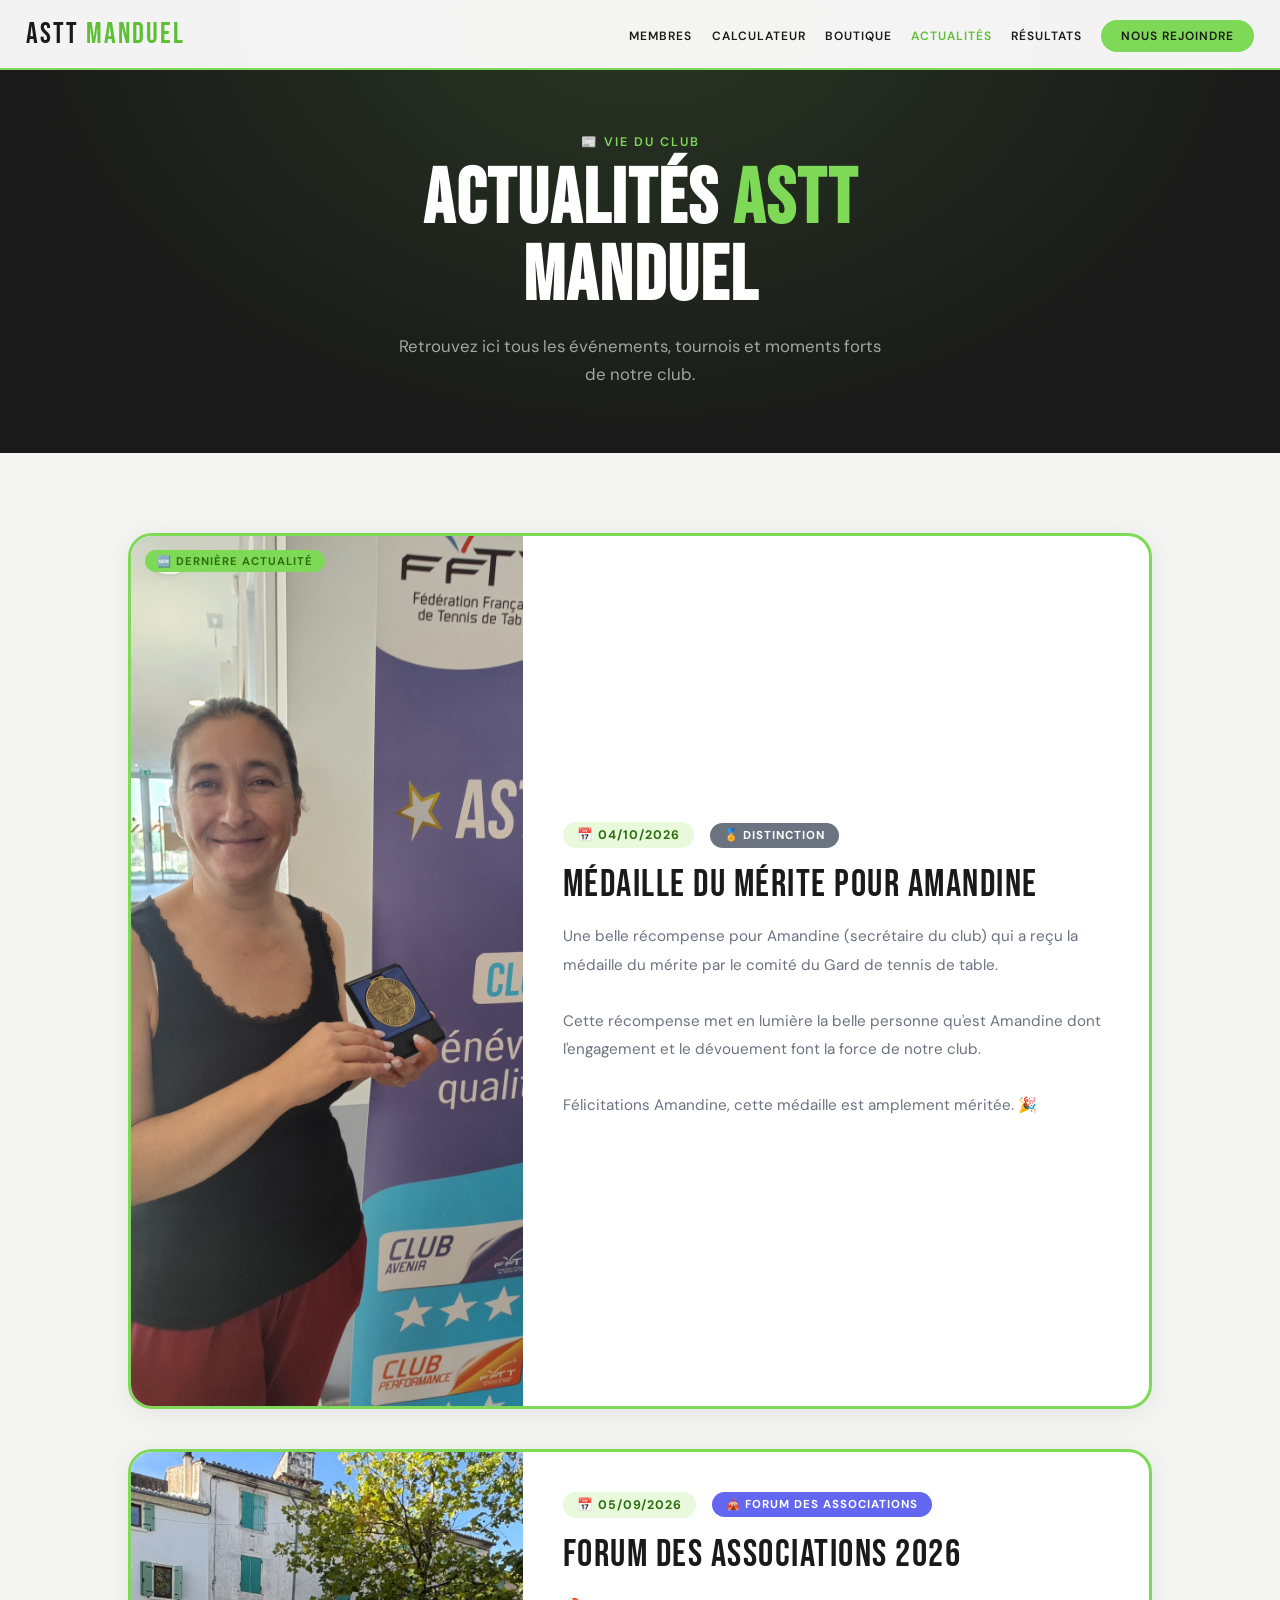
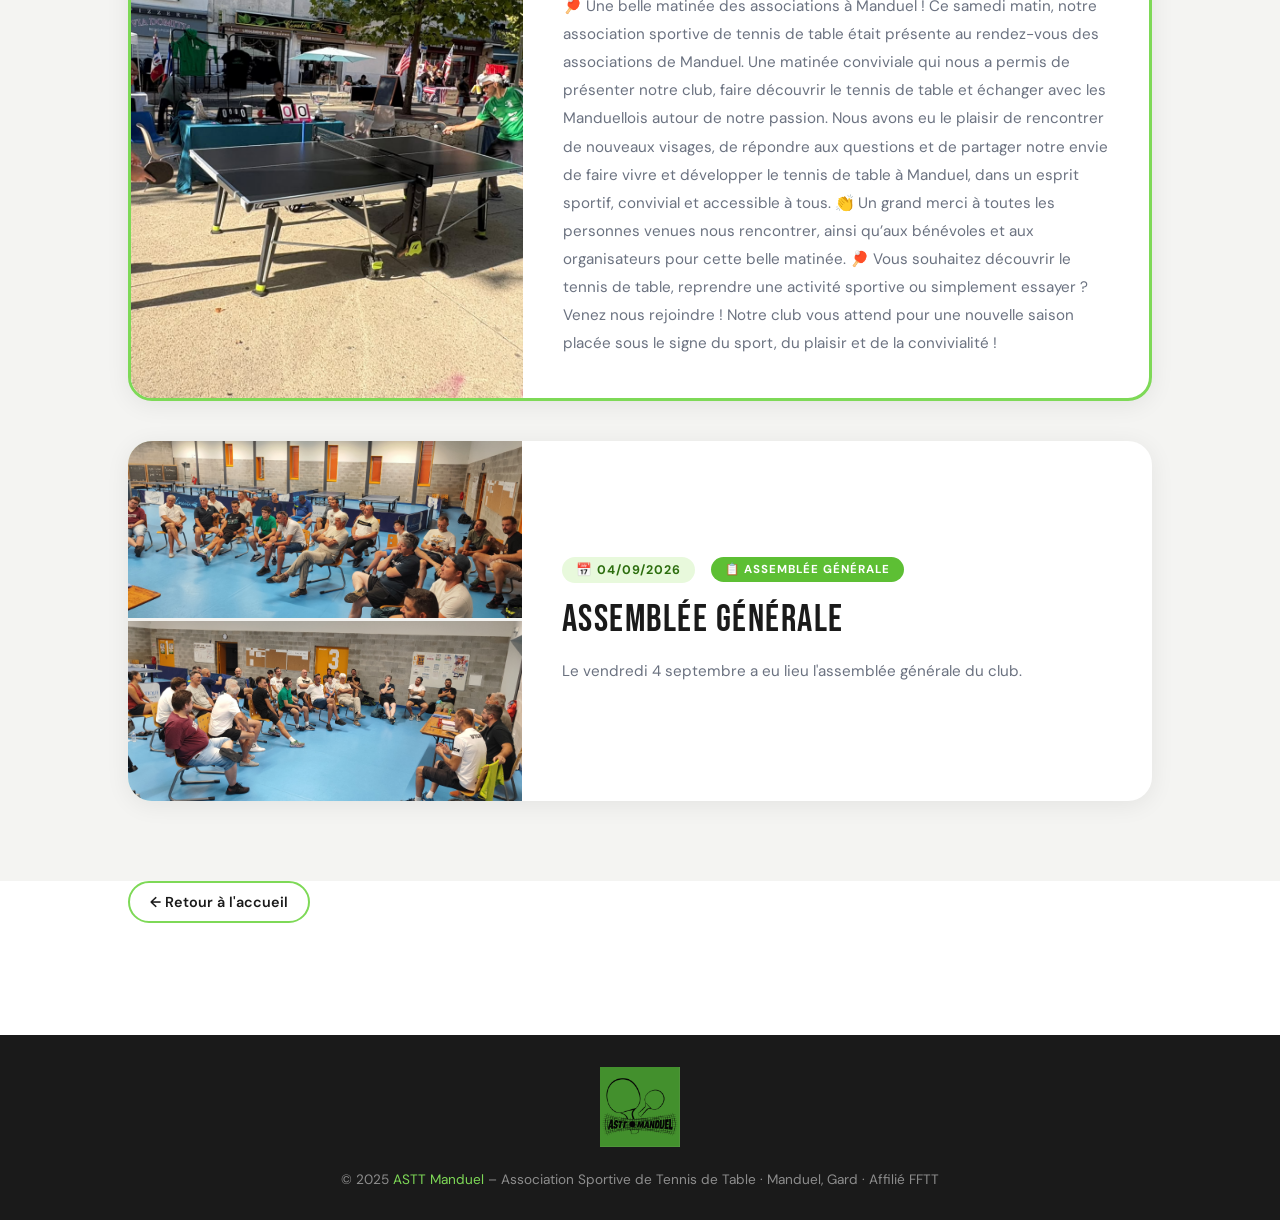
==== commit 7311f88e: "stppp" ====
--- a/activites.html
+++ b/activites.html
@@ -275,12 +275,9 @@
   <div class="actu-card recente" style="position:relative;">
   <div class="recente-badge">🆕 Dernière actualité</div>
 
-  <div class="actu-photos cote-a-cote">
+  <div class="actu-photos single">
   <div class="actu-photo">
     <img src="img/activites/medaille-amandine-1.jpg" alt="Médaille du mérite Amandine" />
-  </div>
-  <div class="actu-photo">
-    <img src="img/activites/medaille-amandine-2.jpg" alt="Médaille du mérite Amandine" />
   </div>
 </div>
 
